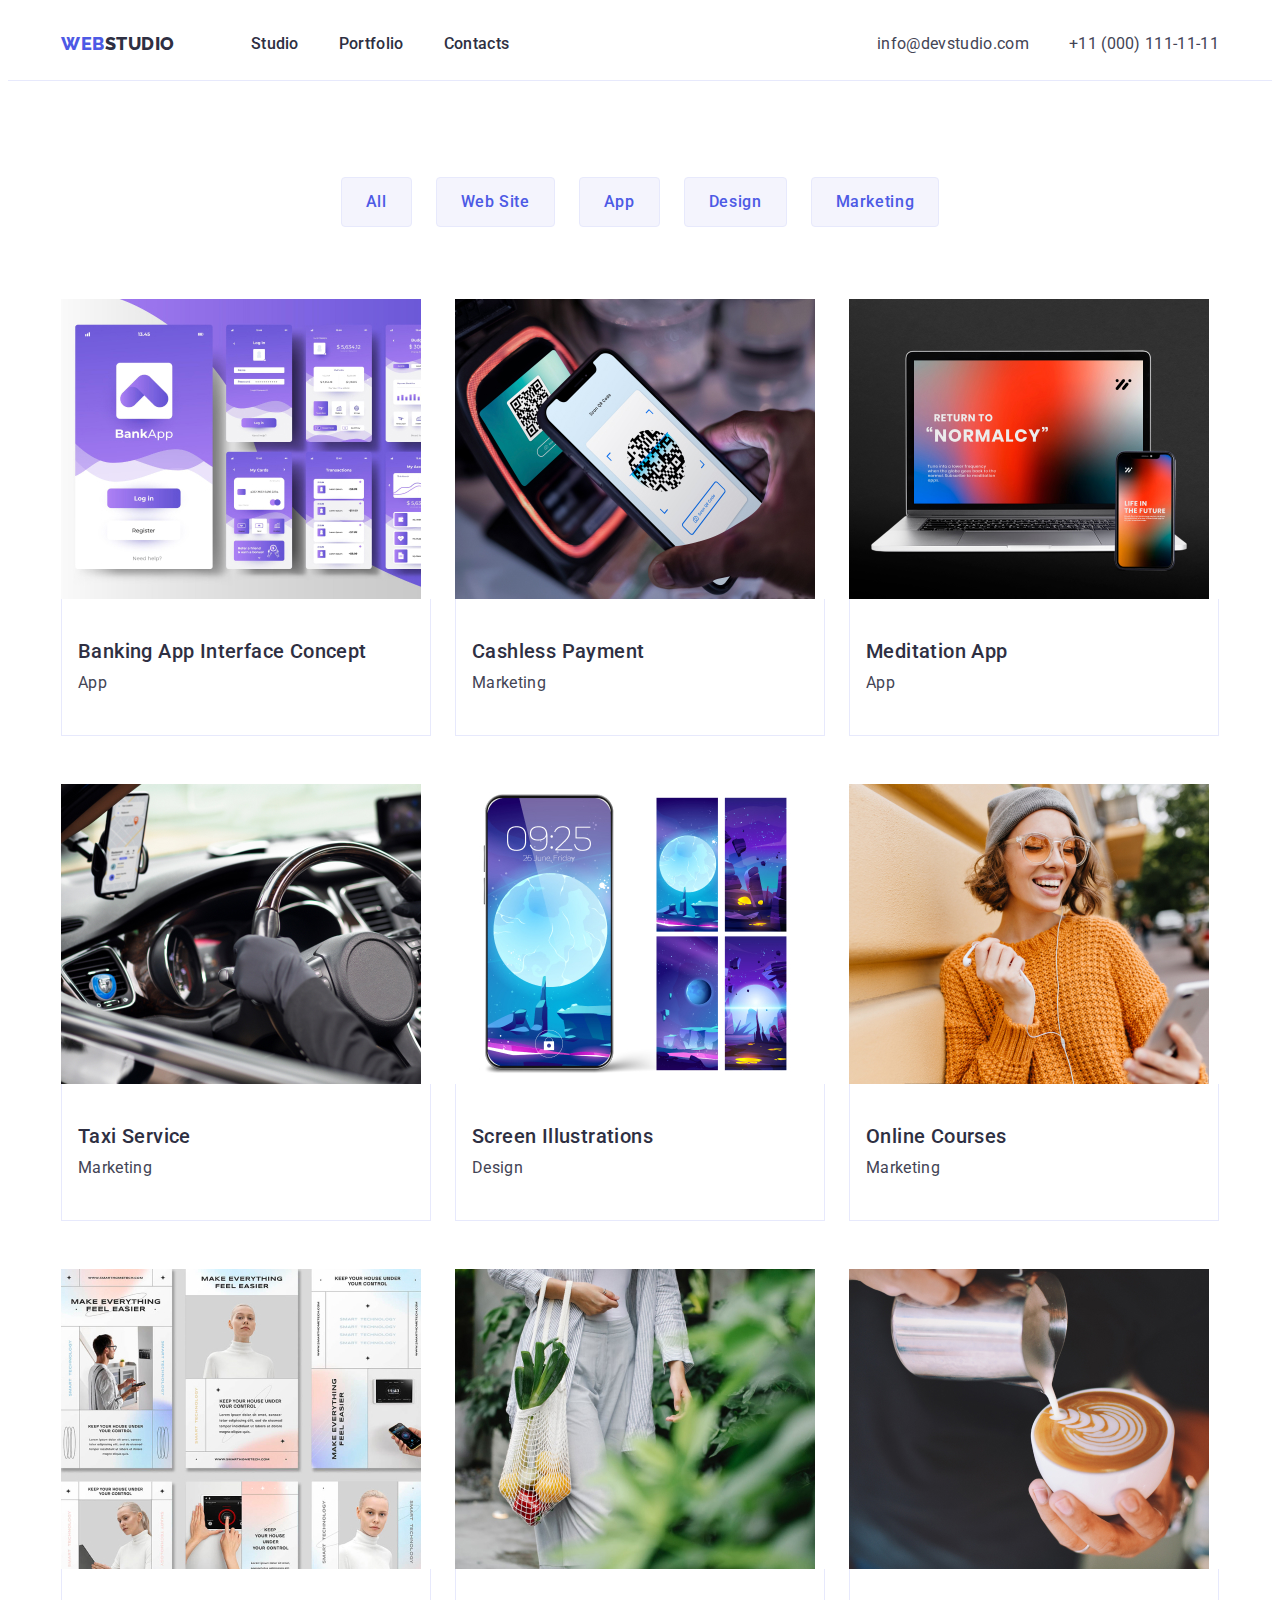
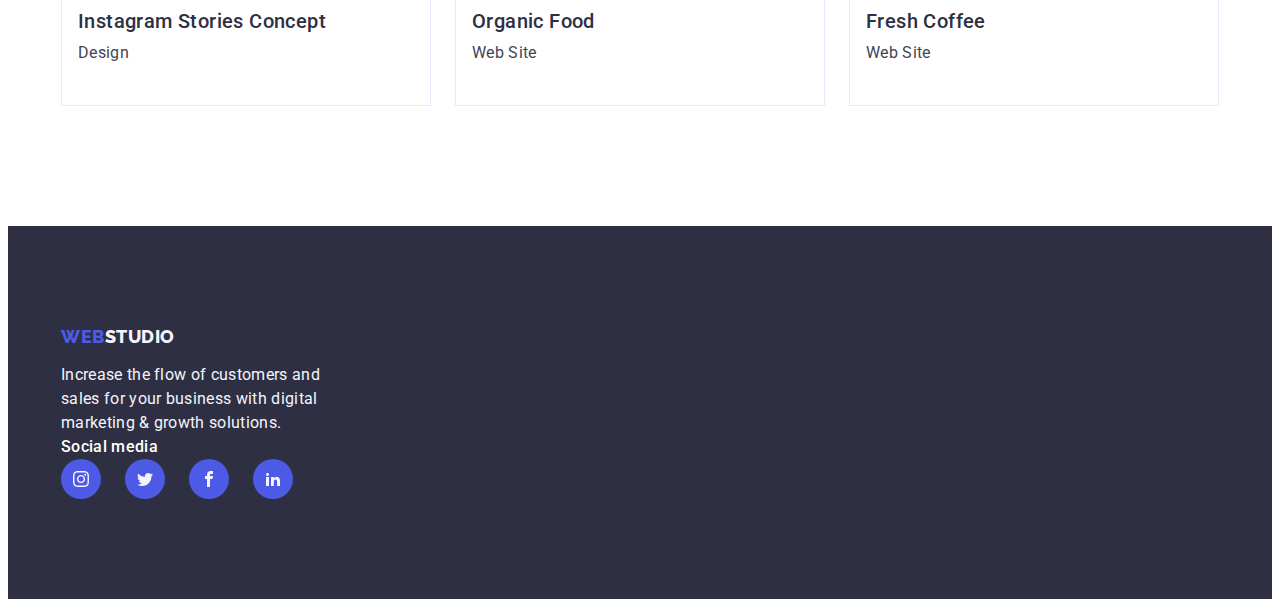
==== portfolio.html @ 88e8b382 "summary" ====
<!DOCTYPE html>
<html lang="en">
  <head>
    <meta charset="UTF-8" />
    <meta http-equiv="X-UA-Compatible" content="IE=edge" />
    <meta name="viewport" content="width=device-width, initial-scale=1.0" />
    <link rel="preconnect" href="https://fonts.googleapis.com" />
    <link rel="preconnect" href="https://fonts.gstatic.com" crossorigin />
    <link
      href="https://fonts.googleapis.com/css2?family=Raleway:wght@800&family=Roboto:wght@400;500;700;900&display=swap"
      rel="stylesheet"
    />
    <link
      rel="stylesheet"
      href="https://cdnjs.cloudflare.com/ajax/libs/modern-normalize/1.1.0/modern-normalize.min.css"
      integrity="sha512-wpPYUAdjBVSE4KJnH1VR1HeZfpl1ub8YT/NKx4PuQ5NmX2tKuGu6U/JRp5y+Y8XG2tV+wKQpNHVUX03MfMFn9Q=="
      crossorigin="anonymous"
      referrerpolicy="no-referrer"
    />
    <link rel="stylesheet" href="./css/styles.css" />
    <title>Portfolio</title>
  </head>

  <!-- Portfolio -->

  <body>
    <header class="page-header">
    <div class="header-page-container container">
    <nav class="page-nav">
        <a class="logo link" href="./index.html"
          >Web<span class="studio-logo-header">Studio</span>
        </a>

        <ul class="menu list">
          <li class="menu-item">
            <a class="menu-link link links" href="./index.html">Studio</a>
          </li>
          <li class="menu-item">
            <a class="menu-link link links" href="./portfolio.html"
              >Portfolio</a
            >
          </li>
          <li class="menu-item">
            <a class="menu-link link links" href=""> Contacts </a>
          </li>
        </ul>
      </nav>
      <address class="address-header">
        <ul class="header-contacts list">
          <li class="address-item">
            <a class="address-link link links" href="mailto:info@devstudio.com"
              >info@devstudio.com</a
            >
          </li>
          <li class="address-item">
            <a class="address-link link links" href="tel:+110001111111"
              >+11 (000) 111-11-11</a
            >
          </li>
        </ul>
      </address>
    </div>
    </header>
    <!-- Main  -->
    <main>
      <!-- Filters -->
      <section class="filters">
        <div class="container">
        <h1 class="visually-hidden">Portfolio</h1>

        <ul class="filter-group list">
          
          <li><button class="portfolio-button" type="button">All</button></li>

          <li>
            <button class="portfolio-button" type="button">Web Site</button>
          </li>

          <li><button class="portfolio-button" type="button">App</button></li>

          <li>
            <button class="portfolio-button" type="button">Design</button>
          </li>

          <li>
            <button class="portfolio-button" type="button">Marketing</button>
          </li>
        </ul>
          
        <ul class="project-card list">
         
          <li class="project-card-item">
            <a class="link" href="">
              <img
                src="./images/imgbanking.jpg"
                alt="Banking Concept"
                width="360"
                height="300"
              />
              <div class="our-team-text">
              <h2 class="suptitle">Banking App Interface Concept</h2>
              <p class="section-description">App</p>
            </div>
          </a>
          </li>

          <li class="project-card-item">
            <a class="link" href="">
              <img
                src="./images/imgcashless.jpg"
                alt="Cashless Payment"
                width="360"
                height="300"
              />
              <div class="our-team-text">
              <h2 class="suptitle">Cashless Payment</h2>
              <p class="section-description">Marketing</p>
           </div> 
          </a>
          </li>

          <li class="project-card-item">
            <a class="link" href="">
              <img
                src="./images/imgmeditation.jpg"
                alt="Meditation App"
                width="360"
                height="300"
              />
              <div class="our-team-text">
              <h2 class="suptitle">Meditation App</h2>
              <p class="section-description">App</p>
            </div>
          </a>
          </li>
       
          <!-- Project card 2 -->

          <li class="project-card-item">
            <a class="link" href="">
              <img
                src="./images/imgtaxi.jpg"
                alt="Taxi Service"
                width="360"
                height="300"
              />
              <div class="our-team-text">
              <h2 class="suptitle">Taxi Service</h2>
              <p class="section-description">Marketing</p>
            </div>
          </a>
          </li>
          
          <li class="project-card-item">
            <a class="link" href="">
              <img
                src="./images/imgscreen.jpg"
                alt="Screen Illustrations"
                width="360"
                height="300"
              />
              <div class="our-team-text">
              <h2 class="suptitle">Screen Illustrations</h2>
              <p class="section-description">Design</p>
           </div> 
          </a>
          </li>
          
          <li class="project-card-item">
            <a class="link" href="">
              <img
                src="./images/imgonline.jpg"
                alt="Online Courses"
                width="360"
                height="300"
              />
              <div class="our-team-text">
              <h2 class="suptitle">Online Courses</h2>
              <p class="section-description">Marketing</p>
           </div> 
          </a>
          </li>
          <!-- Project card 3 -->
          
          <li class="project-card-item">
            <a class="link" href="">
              <img
                src="./images/imginstagram.jpg"
                alt="Instagram Stories Concept"
                width="360"
                height="300"
              />
              <div class="our-team-text">
              <h2 class="suptitle">Instagram Stories Concept</h2>
              <p class="section-description">Design</p>
            </div>
          </a>
          </li>
          
          <li class="project-card-item">
            <a class="link" href="">
              <img
                src="./images/imgorganic.jpg"
                alt="Organic Food"
                width="360"
                height="300"
              />
              <div class="our-team-text">
              <h2 class="suptitle">Organic Food</h2>
              <p class="section-description">Web Site</p>
              </div>
            </a>
          </li>
          
          <li class="project-card-item">
            <a class="link" href="">
              <img
                src="./images/imgcoffee.jpg"
                alt="Fresh Coffee"
                width="360"
                height="300"
              />
              <div class="our-team-text">
              <h2 class="suptitle">Fresh Coffee</h2>
              <p class="section-description">Web Site</p>
              </div>
            </a>
          </li>
        </ul>
     </div>
      </section>
    </main>
    <footer class="footer">
      <div class="container">
      <a class="logo-footer link" href="./index.html"
        >Web<span class="studio-logo-footer">Studio</span></a
      >
      <p class="footer-description">
        Increase the flow of customers and sales for your business with digital
        marketing & growth solutions.
      </p>
    </div>
    <div class="container">
       <h3 class="header-footer">Social media</h3>
        <ul class="social-list footer-list list">
          <li class="social-list-item">
            <a href="" class="social-list-link-footer link" >
              <svg
                class="social-list-icon"
                aria-label="icon instagram"
                widht="16"
                height="16"
              >
                <use href="./images/icons.svg1.svg#icon-instagram"></use>
              </svg>
            </a>
          </li>

          <li class="social-list-item">
            <a href="" class="social-list-link-footer link" >
              <svg
                class="social-list-icon"
                aria-label="icon twitter"
                widht="16"
                height="16"
              >
                <use href="./images/icons.svg1.svg#icon-twitter"></use>
              </svg>
            </a>
          </li>

          <li class="social-list-item">
            <a href="" class="social-list-link-footer link" >
              <svg
                class="social-list-icon"
                aria-label="icon facebook"
                widht="16"
                height="16"
              >
                <use href="./images/icons.svg1.svg#icon-facebook"></use>
              </svg>
            </a>
          </li>

          <li class="social-list-item">
            <a href="" class="social-list-link-footer link">
              <svg
                class="social-list-icon"
                aria-label="icon linkedin"
                widht="16"
                height="16"
              >
                <use href="./images/icons.svg1.svg#icon-linkedin2"></use>
              </svg>
            </a>
          </li>
        </ul>
    </div>
    </footer>
  </body>
</html>
---- css/styles.css ----
.list {
  list-style: none;
}

.link {
  text-decoration: none;
}

.links:hover,
.links:focus {
  color: #404bbf;
}

h1,
h2,
h3,
h4,
p {
  margin-top: 0;
  margin-bottom: 0;
}
ul,
ol {
  margin-top: 0;
  margin-bottom: 0;
  padding-left: 0;
}
img {
  display: block;
}
button {
  cursor: pointer;
}
.container {
  width: 1158px;
  margin-left: auto;
  margin-right: auto;
  padding-right: 15px;
  padding-left: 15px;
}
.sections {
  padding-top: 120px;
  padding-bottom: 120px;
}
body {
  font-family: 'Roboto', sans-serif;
  color: var(--slate);
  background-color: #ffffff;
}
:root {
  --naviblue: #2e2f42;

  --slate: #434455;

  --white: #ffffff;

  --cloud: #f4f4fd;

  --iris: #4d5ae5;

  --ocean: #404bbf;

  --card-set-gap: 24px;

  --border: 1px solid #e7e9fc;
}
.visually-hidden {
  position: absolute;
  width: 1px;
  height: 1px;
  margin: -1px;
  border: 0;
  padding: 0;
  white-space: nowrap;
  clip-path: inset(100%);
}
/* Logotip */
.logo {
  font-family: 'Raleway', sans-serif;
  font-weight: 800;
  font-size: 18px;
  line-height: 1.17;
  letter-spacing: 0.03em;
  text-transform: uppercase;
  color: var(--iris);
  margin-right: 76px;
}
.studio-logo-header {
  color: var(--naviblue);
}
.studio-logo-footer {
  color: #f4f4fd;
}
/* Header Navigation */

.header-page-container {
  display: flex;
  align-items: center;
}
.page-header {
  border-bottom: 1px solid #e7e9fc;
}
.page-nav {
  display: flex;
  align-items: center;
  padding: 24px 0;
}
.menu {
  display: flex;
  gap: 40px;
}
.menu-link {
  font-weight: 500;
  font-size: 16px;
  line-height: 1.5;
  color: #2e2f42;
  letter-spacing: 0.02em;
  padding: 24px 0;
}
/* Adress  */
.address-header {
  font-style: normal;
  margin-left: auto;
}
.header-contacts {
  display: flex;
  align-items: center;
  gap: 40px;
}
.address-item {
  margin-left: auto;
}
.address-link {
  font-style: normal;
  font-weight: 400;
  font-size: 16px;
  line-height: 1.5;
  letter-spacing: 0.02em;
  color: var(--slate);
}
/* Main menu  */

/* Section 1 */
.hero {
  padding: 188px 0;
  background-color: #2e2f42;
  background-image: linear-gradient(
      rgba(46, 47, 66, 0.7),
      rgba(46, 47, 66, 0.7)
    ),
    url(../images/hero/people-office\ 1.jpg);
  background-size: cover;
}
.hero-tex {
  font-weight: 700;
  font-size: 56px;
  line-height: 1.07;
  letter-spacing: 0.02em;
  color: #ffffff;
  text-align: center;
  max-width: 496px;
  margin-left: auto;
  margin-right: auto;
  margin-bottom: 48px;
}

.button-hero {
  font-weight: 500;
  font-size: 16px;
  line-height: 1.5;
  letter-spacing: 0.04em;
  color: #ffffff;
  background: #4d5ae5;
  box-shadow: 0px 4px 4px rgba(0, 0, 0, 15);
  border-radius: 4px;
  display: block;
  min-width: 169px;
  min-height: 56px;
  border: none;
  margin-left: auto;
  margin-right: auto;
}
.button-hero:focus,
.button-hero:hover {
  color: #ffffff;
  background-color: #404bbf;
}
/* Section 2 */
.soft-skills {
  display: flex;
  justify-content: center;
  gap: 24px;
}
.soft-skills-item {
  flex-basis: calc((100% - 72px) / 4);
}
.feature {
  display: flex;
  gap: 24px;
}
.feature-item {
  display: flex;
  justify-content: center;
  align-items: center;
  border-radius: 4px;
  background-color: var(--cloud);
  width: 264px;
  height: 112px;
  width: calc((100% - 72px) / 4);
}
/* Section 3 */

.our-works {
  display: flex;
  gap: 24px;
}
.our-works-item {
  flex-basis: calc((100% - 48px) / 3);
}
/* Section 4 */
.section-three {
  padding-bottom: 120px;
}
.section-four {
  background-color: #f4f4fd;
}
.our-team {
  display: flex;
  gap: 24px;
}
.our-team-card {
  background-color: #ffffff;
  text-align: center;
  box-shadow: 0px 1px 6px rgba(46, 47, 66, 0.08),
    0px 1px 1px rgba(46, 47, 66, 0.16), 0px 2px 1px rgba(46, 47, 66, 0.08);
  border-radius: 0px 0px 4px 4px;
  border-top: none;
  width: calc((100% - 72px) / 4);
}

.our-team-text {
  padding-top: 32px;
  padding-bottom: 32px;
  padding-left: 16px;
  padding-right: 16px;
  background-color: #ffffff;
  border: 1px solid #e7e9fc;
  border-top: none;
}
/* Custumers */
.customers {
  display: flex;
  gap: 24px;
}
.link-customers{
  display: flex;
  align-items: center;
  justify-content: center;
  width: 168px;
  height: 88px;
  border: 1px solid #8e8f99;
  border-radius: 4px;
}
.link-customers:focus,
.link-customers:hover {
  color: #404bbf;
}
.customers-logo-grup{
  fill: #8E8F99 ;
}
.link-customers:hover .customers-logo-grup,
.link-customers:focus .customers-logo-grup{
  fill: var(--ocean);
}

/* Sections  */
.social-list {
  display: flex;
  /* justify-content: center; */
  column-gap: 24px;
}
.social-list-link {
  display: flex;
  justify-content: center;
  align-items: center;
  width: 40px;
  height: 40px;
  border-radius: 50%;
  background-color: var(--iris);
}
.social-list-link:hover .social-list-icon,
.social-list-link:focus .social-list-icon {
  fill: var(--cloud);
}
.social-list-icon {
  fill: var(--cloud);
}
.social-list-link-footer {
  display: flex;
  justify-content: center;
  align-items: center;
  width: 40px;
  height: 40px;
  border-radius: 50%;
  background-color: var(--iris);
}
.suptitle {
  font-weight: 500;
  font-size: 20px;
  line-height: 1.2;
  letter-spacing: 0.02em;
  color: var(--naviblue);
  text-transform: capitalize;
  margin-bottom: 8px;
  margin-top: 8px;
}
.section-description {
  font-weight: 400;
  font-size: 16px;
  line-height: 1.5;
  letter-spacing: 0.02em;
  color: var(--slate);
  margin-bottom: 8px;
}
.second-header {
  font-weight: 700;
  font-size: 36px;
  line-height: 1.11;
  text-align: center;
  letter-spacing: 0.02em;
  color: #2e2f42;
  text-transform: capitalize;
  margin-bottom: 72px;
}
/* Portfolio  */
.filters {
  padding-top: 96px;
  padding-bottom: 120px;
}

.filter-group {
  display: flex;
  justify-content: center;
  margin-bottom: 72px;
  gap: 24px;
}

.portfolio-button {
  font-family: 'Roboto', sans-serif;
  font-weight: 500;
  font-size: 16px;
  line-height: 1.5;
  letter-spacing: 0.04em;
  color: var(--iris);
  background-color: var(--cloud);
  border: var(--border);
  border-radius: 4px;
  padding: 12px 24px 12px 24px;
}

.portfolio-button:focus,
.portfolio-button:hover {
  color: #ffffff;
  background-color: #404bbf;
  border: var(--border);
  border: 1px solid transparent;
}

.project-card {
  display: flex;
  flex-wrap: wrap;
  column-gap: 24px;
  row-gap: 48px;
}
.project-card-item {
  width: calc((100% - 48px) / 3);
}

/* .project-card-item:not(:nth-child(3n)){
  margin-right: 24px;
}
.project-card-item:not(:nth-last-child(-n + 3)){
margin-bottom: 48px;
} */

/* footer */
.footer-container{
display: flex;
justify-content: space-between;
}
.footer {
  background: #2e2f42;
  padding-top: 100px;
  padding-bottom: 100px;
}
.footer-description {
  font-weight: 400;
  font-size: 16px;
  line-height: 1.5;
  letter-spacing: 0.02em;
  color: #f4f4fd;
  max-width: 264px;
}
.logo-footer {
  font-family: 'Raleway', sans-serif;
  font-weight: 800;
  font-size: 18px;
  line-height: 1.17;
  letter-spacing: 0.03em;
  text-transform: uppercase;
  color: var(--iris);
  display: inline-block;
  margin-bottom: 16px;
}
.header-footer {
  font-weight: 500;
  font-size: 16px;
  line-height: 1.5;
  letter-spacing: 0.02em;
  color: #ffffff;
}
.footer-list{
 align-items: center;
}
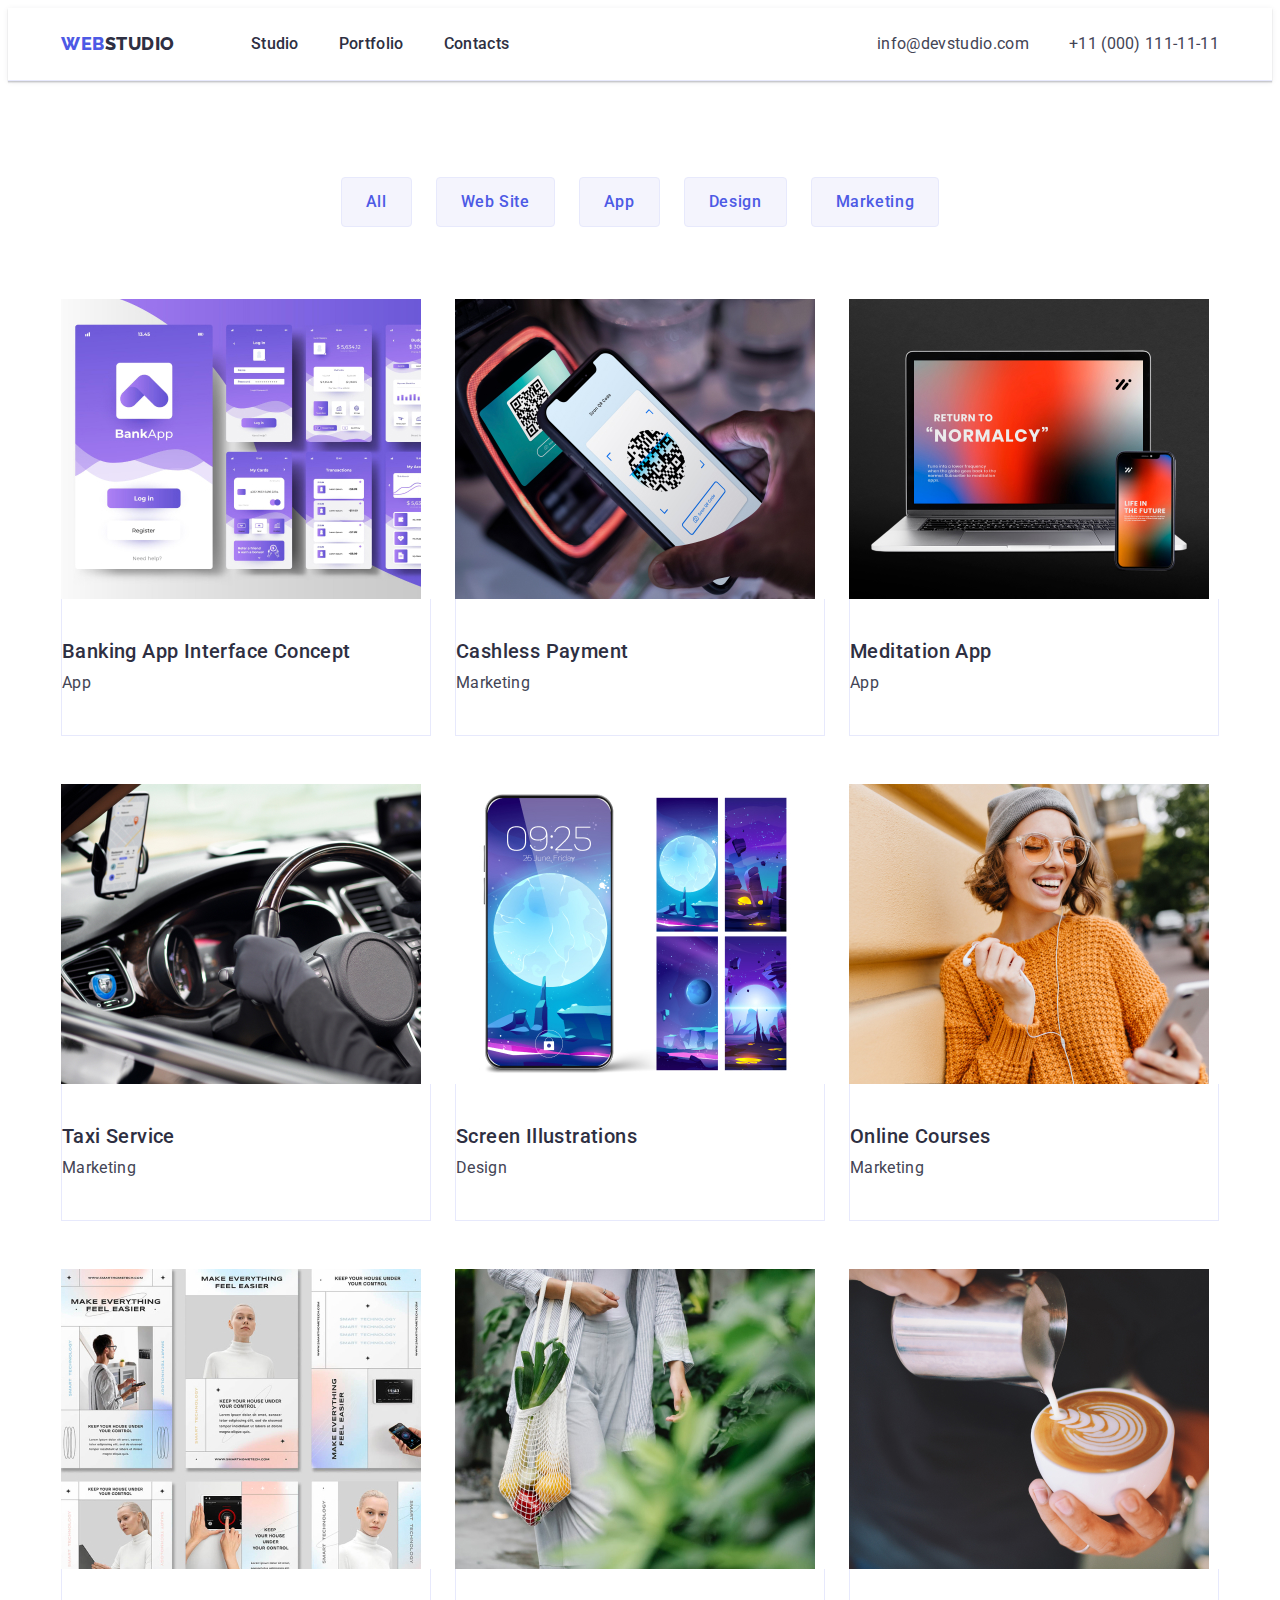
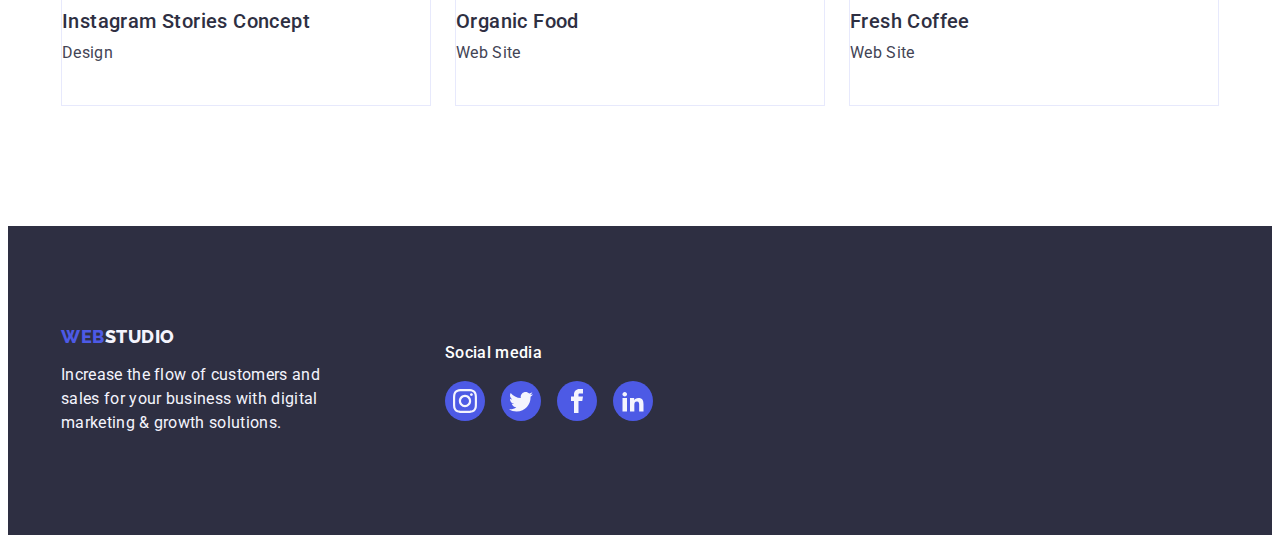
==== commit b18e9a99: "summary" ====
--- a/portfolio.html
+++ b/portfolio.html
@@ -70,19 +70,19 @@
 
         <ul class="filter-group list">
           
-          <li><button class="portfolio-button" type="button">All</button></li>
-
-          <li>
+          <li class="filter-group-list"><button class="portfolio-button" type="button">All</button></li>
+
+          <li class="filter-group-list">
             <button class="portfolio-button" type="button">Web Site</button>
           </li>
 
-          <li><button class="portfolio-button" type="button">App</button></li>
-
-          <li>
+          <li class="filter-group-list"><button class="portfolio-button" type="button">App</button></li>
+
+          <li class="filter-group-list" >
             <button class="portfolio-button" type="button">Design</button>
           </li>
 
-          <li>
+          <li class="filter-group-list">
             <button class="portfolio-button" type="button">Marketing</button>
           </li>
         </ul>
@@ -90,7 +90,7 @@
         <ul class="project-card list">
          
           <li class="project-card-item">
-            <a class="link" href="">
+            <a class="project-card-link link" href="">
               <img
                 src="./images/imgbanking.jpg"
                 alt="Banking Concept"
@@ -105,7 +105,7 @@
           </li>
 
           <li class="project-card-item">
-            <a class="link" href="">
+            <a class="project-card-link link" href="">
               <img
                 src="./images/imgcashless.jpg"
                 alt="Cashless Payment"
@@ -120,7 +120,7 @@
           </li>
 
           <li class="project-card-item">
-            <a class="link" href="">
+            <a class="project-card-link link" href="">
               <img
                 src="./images/imgmeditation.jpg"
                 alt="Meditation App"
@@ -137,7 +137,7 @@
           <!-- Project card 2 -->
 
           <li class="project-card-item">
-            <a class="link" href="">
+            <a class="project-card-link link" href="">
               <img
                 src="./images/imgtaxi.jpg"
                 alt="Taxi Service"
@@ -152,7 +152,7 @@
           </li>
           
           <li class="project-card-item">
-            <a class="link" href="">
+            <a class="project-card-link link" href="">
               <img
                 src="./images/imgscreen.jpg"
                 alt="Screen Illustrations"
@@ -167,7 +167,7 @@
           </li>
           
           <li class="project-card-item">
-            <a class="link" href="">
+            <a class="project-card-link link" href="">
               <img
                 src="./images/imgonline.jpg"
                 alt="Online Courses"
@@ -183,7 +183,7 @@
           <!-- Project card 3 -->
           
           <li class="project-card-item">
-            <a class="link" href="">
+            <a class="project-card-link link" href="">
               <img
                 src="./images/imginstagram.jpg"
                 alt="Instagram Stories Concept"
@@ -198,7 +198,7 @@
           </li>
           
           <li class="project-card-item">
-            <a class="link" href="">
+            <a class="project-card-link link" href="">
               <img
                 src="./images/imgorganic.jpg"
                 alt="Organic Food"
@@ -213,7 +213,7 @@
           </li>
           
           <li class="project-card-item">
-            <a class="link" href="">
+            <a class="project-card-link link" href="">
               <img
                 src="./images/imgcoffee.jpg"
                 alt="Fresh Coffee"
@@ -231,7 +231,8 @@
       </section>
     </main>
     <footer class="footer">
-      <div class="container">
+      <div class="container footer-container">
+        <div class="part-one-footer">
       <a class="logo-footer link" href="./index.html"
         >Web<span class="studio-logo-footer">Studio</span></a
       >
@@ -240,16 +241,18 @@
         marketing & growth solutions.
       </p>
     </div>
-    <div class="container">
-       <h3 class="header-footer">Social media</h3>
-        <ul class="social-list footer-list list">
+    <!-- Part 2 footer -->
+    <div>
+       <p class="header-footer">Social media</p>
+        
+       <ul class="social-list footer-list list">
           <li class="social-list-item">
             <a href="" class="social-list-link-footer link" >
               <svg
                 class="social-list-icon"
                 aria-label="icon instagram"
-                widht="16"
-                height="16"
+                width="24"
+                height="24"
               >
                 <use href="./images/icons.svg1.svg#icon-instagram"></use>
               </svg>
@@ -261,8 +264,8 @@
               <svg
                 class="social-list-icon"
                 aria-label="icon twitter"
-                widht="16"
-                height="16"
+                width="24"
+                height="24"
               >
                 <use href="./images/icons.svg1.svg#icon-twitter"></use>
               </svg>
@@ -274,8 +277,8 @@
               <svg
                 class="social-list-icon"
                 aria-label="icon facebook"
-                widht="16"
-                height="16"
+                width="24"
+                height="24"
               >
                 <use href="./images/icons.svg1.svg#icon-facebook"></use>
               </svg>
@@ -287,8 +290,8 @@
               <svg
                 class="social-list-icon"
                 aria-label="icon linkedin"
-                widht="16"
-                height="16"
+                width="24"
+                height="24"
               >
                 <use href="./images/icons.svg1.svg#icon-linkedin2"></use>
               </svg>
@@ -296,6 +299,7 @@
           </li>
         </ul>
     </div>
+  </div>
     </footer>
   </body>
 </html>
--- a/css/styles.css
+++ b/css/styles.css
@@ -59,6 +59,8 @@
   --iris: #4d5ae5;
 
   --ocean: #404bbf;
+
+  --light-slate: #8e8f99;
 
   --card-set-gap: 24px;
 
@@ -98,8 +100,11 @@
   align-items: center;
 }
 .page-header {
-  border-bottom: 1px solid #e7e9fc;
-}
+border-bottom: 1px solid #e7e9fc;
+box-shadow: 0px 2px 1px rgba(46, 47, 66, 0.08), 0px 1px 1px 
+rgba(46, 47, 66, 0.16), 0px 1px 6px
+rgba(46, 47, 66, 0.08);}
+
 .page-nav {
   display: flex;
   align-items: center;
@@ -144,12 +149,14 @@
 .hero {
   padding: 188px 0;
   background-color: #2e2f42;
-  background-image: linear-gradient(
+  background-image: 
+  linear-gradient(
       rgba(46, 47, 66, 0.7),
-      rgba(46, 47, 66, 0.7)
-    ),
+      rgba(46, 47, 66, 0.7)),
     url(../images/hero/people-office\ 1.jpg);
-  background-size: cover;
+  background-repeat: no-repeat;
+  background-position: center;
+  max-width: 1440px;
 }
 .hero-tex {
   font-weight: 700;
@@ -194,11 +201,15 @@
 .soft-skills-item {
   flex-basis: calc((100% - 72px) / 4);
 }
+/* Feature */
 .feature {
   display: flex;
   gap: 24px;
 }
 .feature-item {
+  width: calc((100% - 72px) / 4);
+}
+.feature-link-list {
   display: flex;
   justify-content: center;
   align-items: center;
@@ -206,10 +217,9 @@
   background-color: var(--cloud);
   width: 264px;
   height: 112px;
-  width: calc((100% - 72px) / 4);
+  margin-bottom: 8px;
 }
 /* Section 3 */
-
 .our-works {
   display: flex;
   gap: 24px;
@@ -231,18 +241,15 @@
 .our-team-card {
   background-color: #ffffff;
   text-align: center;
-  box-shadow: 0px 1px 6px rgba(46, 47, 66, 0.08),
-    0px 1px 1px rgba(46, 47, 66, 0.16), 0px 2px 1px rgba(46, 47, 66, 0.08);
   border-radius: 0px 0px 4px 4px;
+  box-shadow:0px 1px 6px rgba(46, 47, 66, 0.08),
+    0px 1px 1px rgba(46, 47, 66, 0.16),
+    0px 2px 1px rgba(46, 47, 66, 0.08); ;
   border-top: none;
   width: calc((100% - 72px) / 4);
 }
-
 .our-team-text {
-  padding-top: 32px;
-  padding-bottom: 32px;
-  padding-left: 16px;
-  padding-right: 16px;
+  padding: 32px 0;
   background-color: #ffffff;
   border: 1px solid #e7e9fc;
   border-top: none;
@@ -252,32 +259,36 @@
   display: flex;
   gap: 24px;
 }
+.customers-grup{
+  width: calc((100% - 120px) / 6);
+}
 .link-customers{
   display: flex;
   align-items: center;
   justify-content: center;
+  color: var(--light-slate);
   width: 168px;
   height: 88px;
   border: 1px solid #8e8f99;
   border-radius: 4px;
 }
-.link-customers:focus,
-.link-customers:hover {
-  color: #404bbf;
+.link-customers:hover,
+.link-customers:focus {
+  border-color: var(--ocean);
+  color: var(--ocean);
+}
+.link-customers:hover .customers-logo-grup,
+.link-customers:focus .customers-logo-grup {
+ fill: var(--ocean);
 }
 .customers-logo-grup{
-  fill: #8E8F99 ;
-}
-.link-customers:hover .customers-logo-grup,
-.link-customers:focus .customers-logo-grup{
-  fill: var(--ocean);
-}
-
+fill: currentColor;
+}
 /* Sections  */
 .social-list {
   display: flex;
-  /* justify-content: center; */
-  column-gap: 24px;
+  justify-content: center;
+  gap: 24px;
 }
 .social-list-link {
   display: flex;
@@ -288,22 +299,13 @@
   border-radius: 50%;
   background-color: var(--iris);
 }
-.social-list-link:hover .social-list-icon,
-.social-list-link:focus .social-list-icon {
-  fill: var(--cloud);
+.social-list-link:hover 
+.social-list-link:focus {
+background-color: #404bbf;
 }
 .social-list-icon {
   fill: var(--cloud);
-}
-.social-list-link-footer {
-  display: flex;
-  justify-content: center;
-  align-items: center;
-  width: 40px;
-  height: 40px;
-  border-radius: 50%;
-  background-color: var(--iris);
-}
+  }
 .suptitle {
   font-weight: 500;
   font-size: 20px;
@@ -357,15 +359,17 @@
   border-radius: 4px;
   padding: 12px 24px 12px 24px;
 }
-
 .portfolio-button:focus,
 .portfolio-button:hover {
   color: #ffffff;
   background-color: #404bbf;
   border: var(--border);
-  border: 1px solid transparent;
-}
-
+  border: 1px solid rgba(231, 233, 252, 1);
+  box-shadow: 0px 3px 1px 
+  rgba(0, 0, 0, 0.1), 0px 2px 1px 
+  rgba(0, 0, 0, 0.08), 0px 2px 2px 
+  rgba(0, 0, 0, 0.12);
+}
 .project-card {
   display: flex;
   flex-wrap: wrap;
@@ -375,6 +379,16 @@
 .project-card-item {
   width: calc((100% - 48px) / 3);
 }
+.project-card-link {
+display: block;
+border-color: 1px solid rgba(231, 233, 252, 1);
+}
+.project-card-link:focus,
+.project-card-link:hover{
+box-shadow: 0px 1px 6px rgba(46, 47, 66, 0.08), 
+0px 1px 1px rgba(46, 47, 66, 0.16), 
+0px 2px 1px rgba(46, 47, 66, 0.08);  
+}
 
 /* .project-card-item:not(:nth-child(3n)){
   margin-right: 24px;
@@ -385,13 +399,16 @@
 
 /* footer */
 .footer-container{
-display: flex;
-justify-content: space-between;
+  display: flex;
+  align-items: center;
 }
 .footer {
   background: #2e2f42;
   padding-top: 100px;
   padding-bottom: 100px;
+}
+.part-one-footer{
+  margin-right: 120px;
 }
 .footer-description {
   font-weight: 400;
@@ -417,9 +434,27 @@
   font-size: 16px;
   line-height: 1.5;
   letter-spacing: 0.02em;
-  color: #ffffff;
+  color: var(--white);
+  margin-bottom: 16px;
 }
 .footer-list{
- align-items: center;
-}
-
+display: flex;
+gap: 16px;
+}
+.social-list-item{
+   width: 40px;
+   height: 40px;
+}
+.social-list-link-footer {
+  display: flex;
+  justify-content: center;
+  align-items: center;
+  width: 100%;
+  height: 100%;
+  border-radius: 50%;
+  background-color: var(--iris);
+}
+.social-list-link-footer:hover,
+.social-list-link-footer:focus {
+  background-color: #31D0AA ;
+}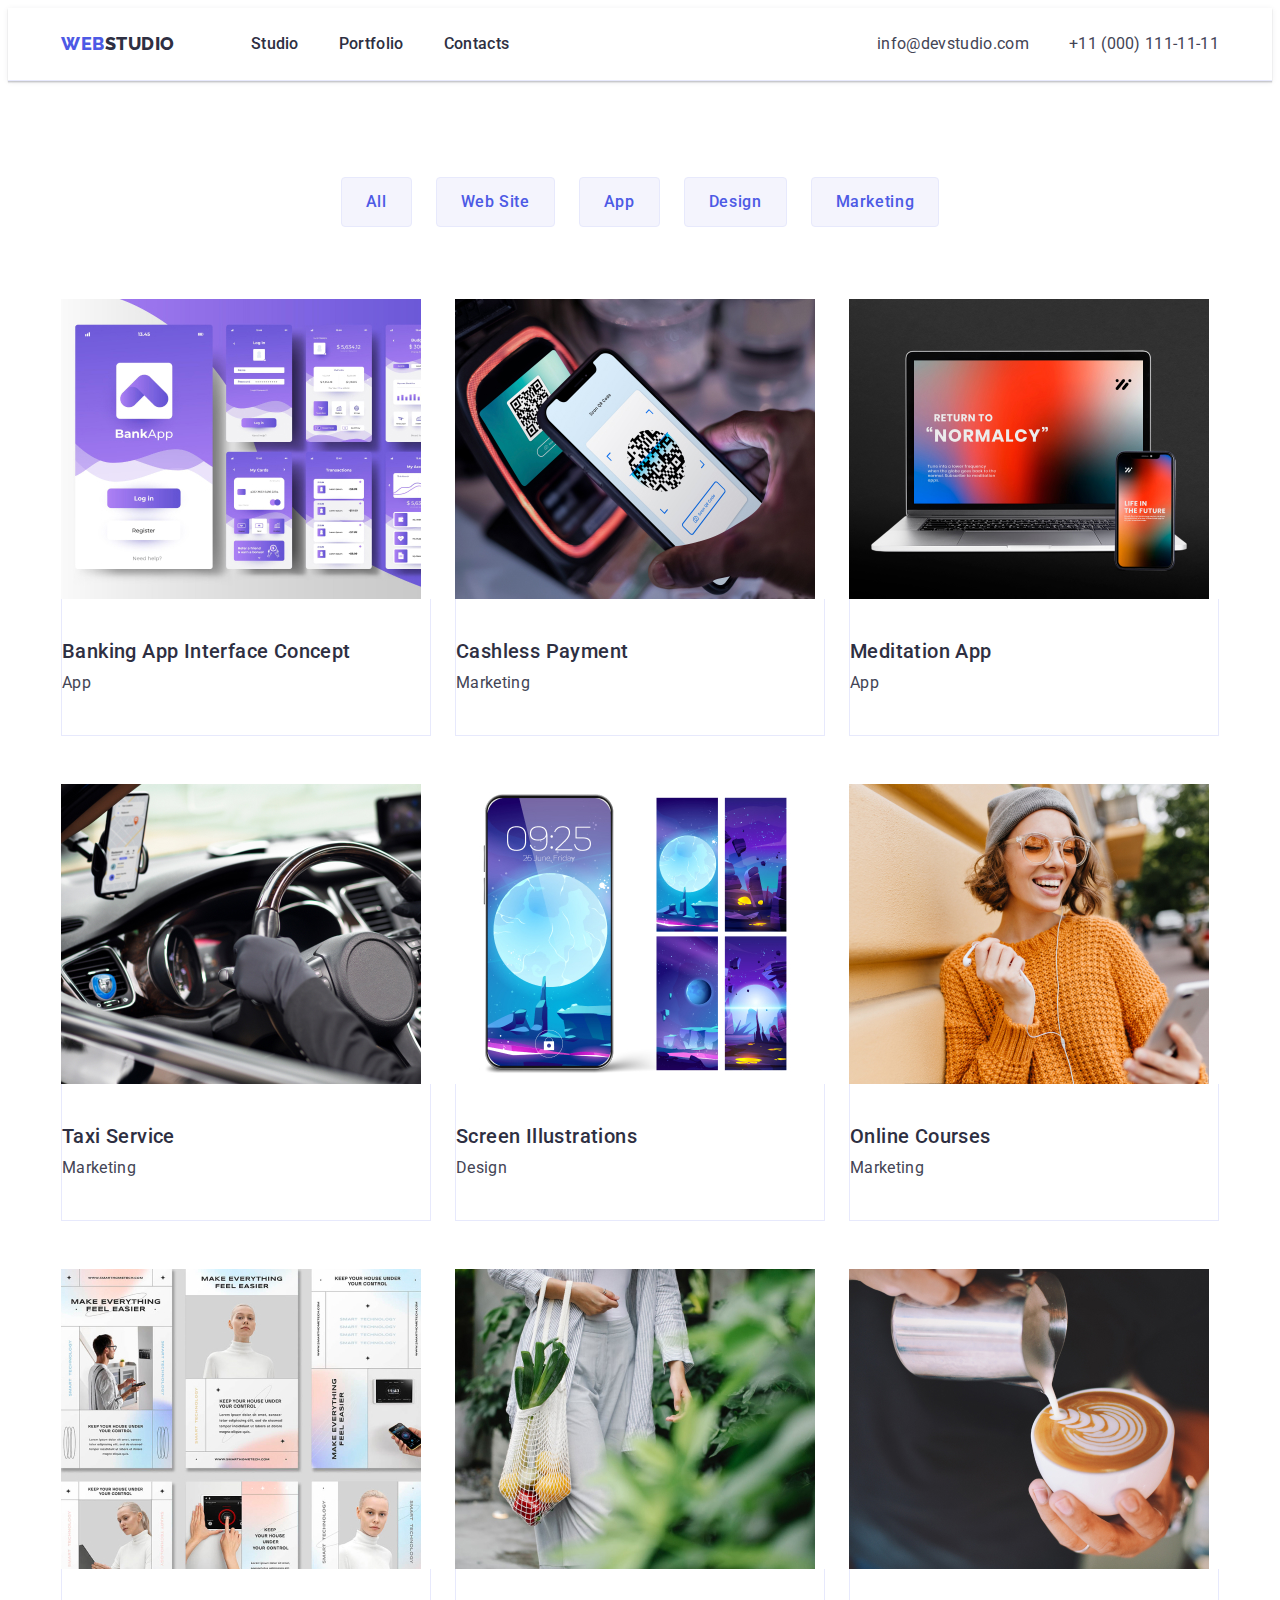
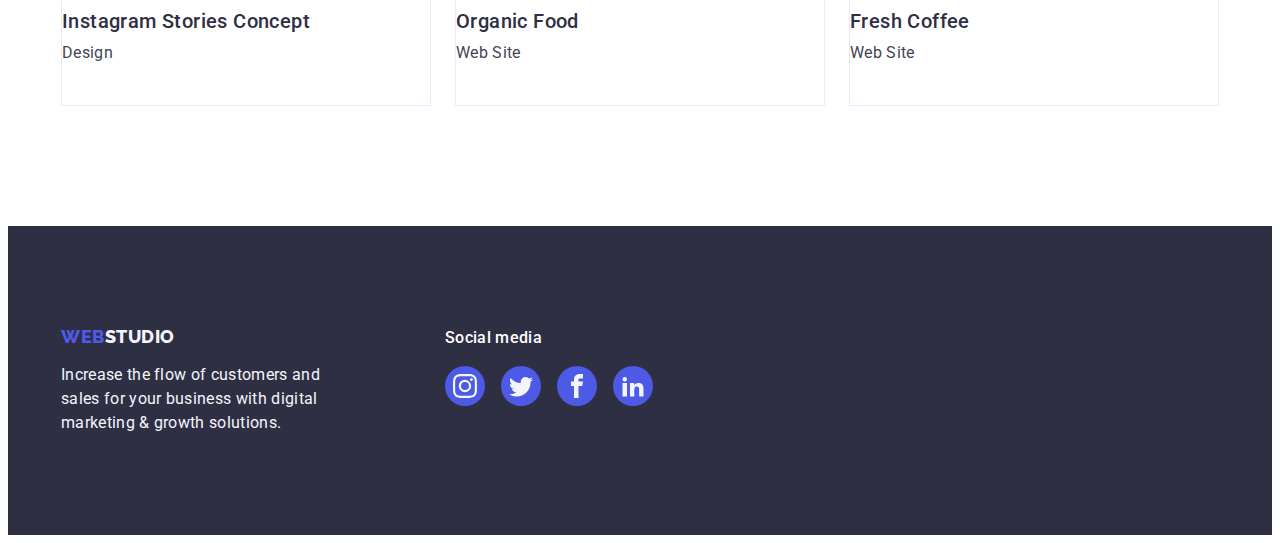
==== commit ca01690e: "summary" ====
--- a/portfolio.html
+++ b/portfolio.html
@@ -254,7 +254,7 @@
                 width="24"
                 height="24"
               >
-                <use href="./images/icons.svg1.svg#icon-instagram"></use>
+                <use href="./images/icons.svg.svg#icon-instagram"></use>
               </svg>
             </a>
           </li>
@@ -267,7 +267,7 @@
                 width="24"
                 height="24"
               >
-                <use href="./images/icons.svg1.svg#icon-twitter"></use>
+                <use href="./images/icons.svg.svg#icon-twitter"></use>
               </svg>
             </a>
           </li>
@@ -280,7 +280,7 @@
                 width="24"
                 height="24"
               >
-                <use href="./images/icons.svg1.svg#icon-facebook"></use>
+                <use href="./images/icons.svg.svg#icon-facebook"></use>
               </svg>
             </a>
           </li>
@@ -293,7 +293,7 @@
                 width="24"
                 height="24"
               >
-                <use href="./images/icons.svg1.svg#icon-linkedin2"></use>
+                <use href="./images/icons.svg.svg#icon-linkedin2"></use>
               </svg>
             </a>
           </li>
--- a/css/styles.css
+++ b/css/styles.css
@@ -149,14 +149,12 @@
 .hero {
   padding: 188px 0;
   background-color: #2e2f42;
-  background-image: 
-  linear-gradient(
-      rgba(46, 47, 66, 0.7),
-      rgba(46, 47, 66, 0.7)),
-    url(../images/hero/people-office\ 1.jpg);
+  background-image: linear-gradient(rgba(46, 47, 66, 0.7), rgba(46, 47, 66, 0.7)), 
+  url(../images/hero/people-office\ 1.jpg);
   background-repeat: no-repeat;
   background-position: center;
   max-width: 1440px;
+  background-size: cover;
 }
 .hero-tex {
   font-weight: 700;
@@ -299,10 +297,11 @@
   border-radius: 50%;
   background-color: var(--iris);
 }
-.social-list-link:hover 
+.social-list-link:hover,
 .social-list-link:focus {
-background-color: #404bbf;
-}
+  background-color: #404bbf;
+}
+
 .social-list-icon {
   fill: var(--cloud);
   }
@@ -327,7 +326,7 @@
 .second-header {
   font-weight: 700;
   font-size: 36px;
-  line-height: 1.11;
+  line-height: 1.1;
   text-align: center;
   letter-spacing: 0.02em;
   color: #2e2f42;
@@ -400,7 +399,7 @@
 /* footer */
 .footer-container{
   display: flex;
-  align-items: center;
+  align-items: baseline;
 }
 .footer {
   background: #2e2f42;
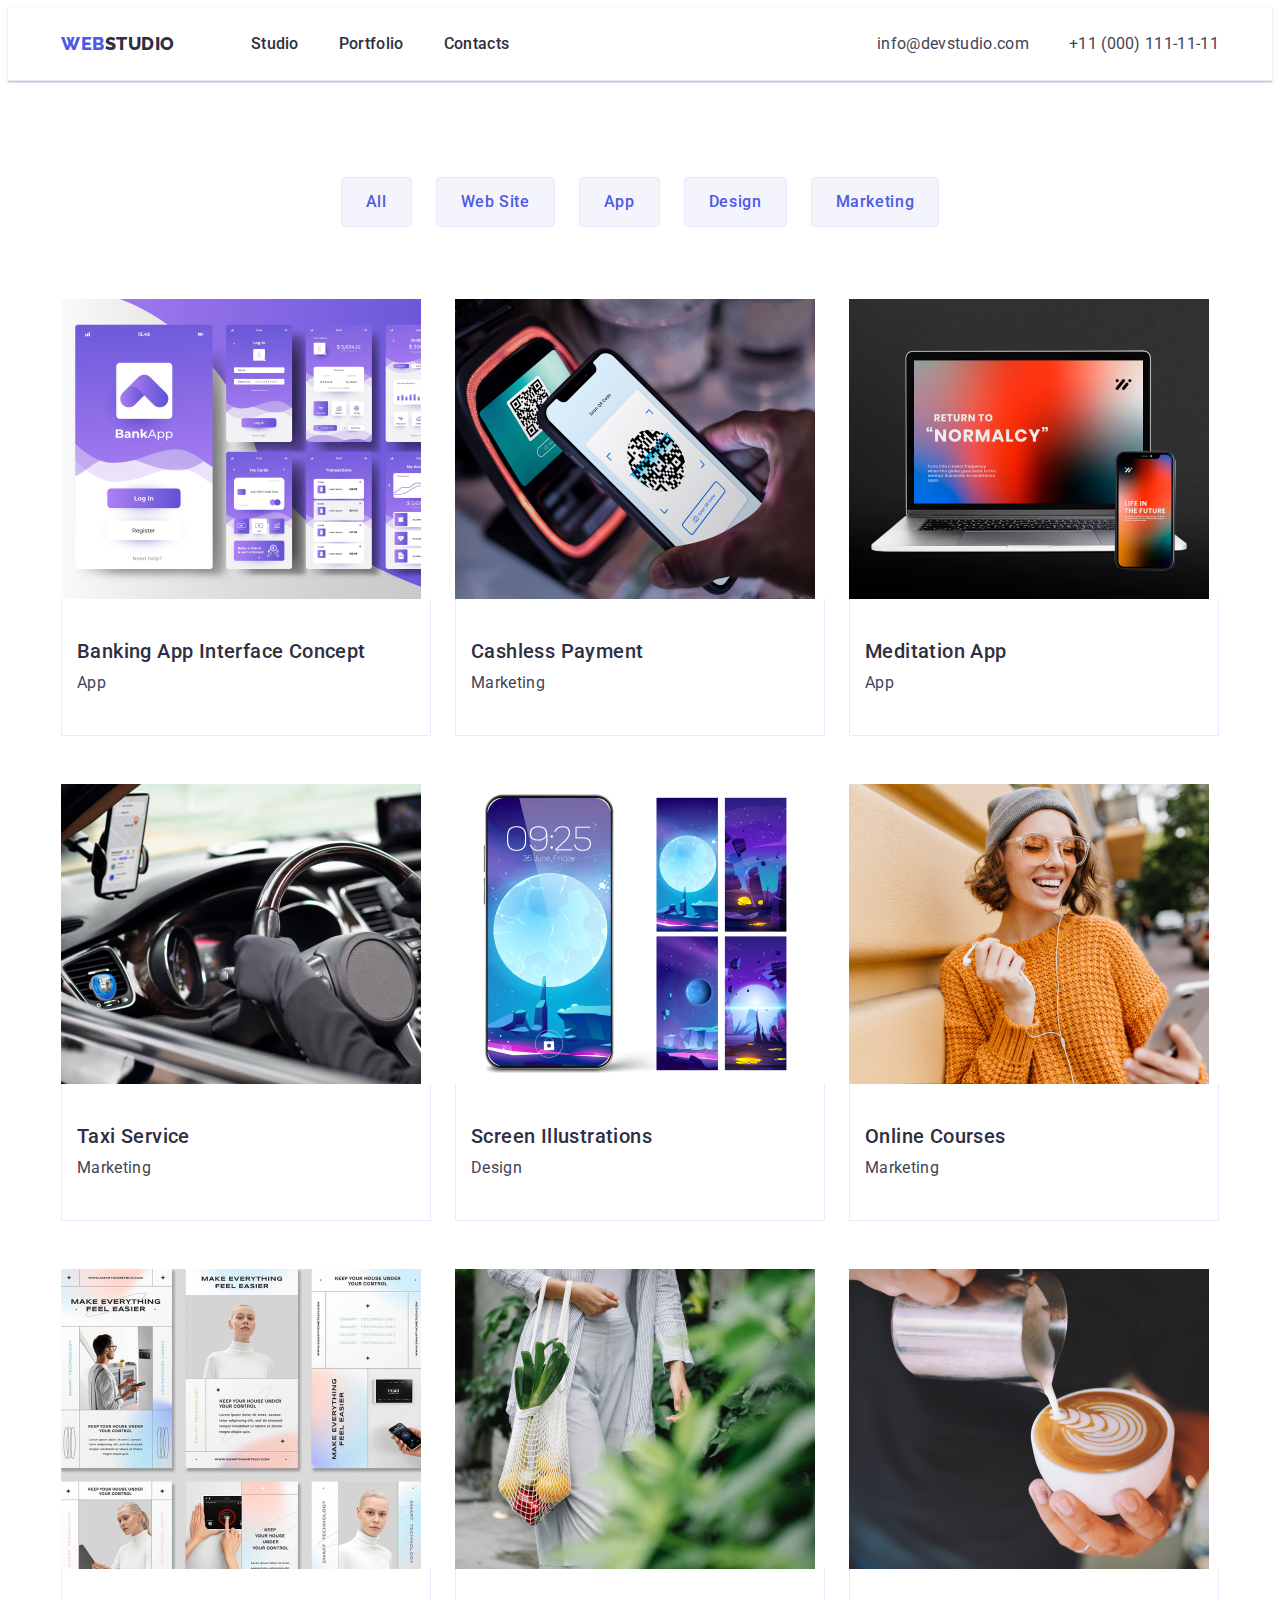
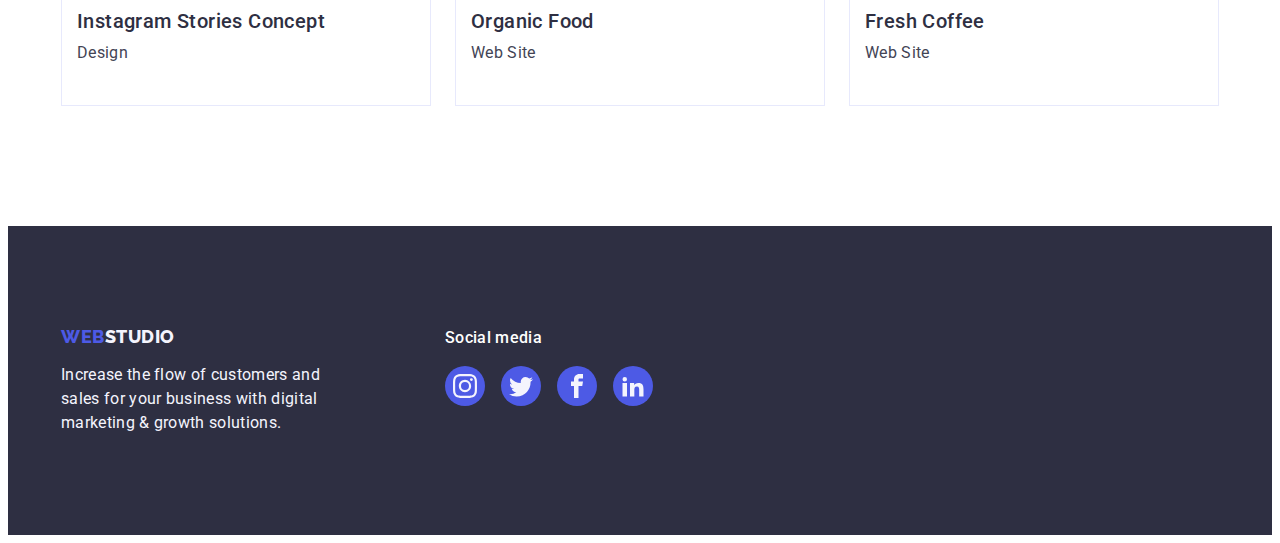
==== commit fe857b33: "summary" ====
--- a/portfolio.html
+++ b/portfolio.html
@@ -254,7 +254,7 @@
                 width="24"
                 height="24"
               >
-                <use href="./images/icons.svg.svg#icon-instagram"></use>
+                <use href="./images/icons.svg#icon-instagram"></use>
               </svg>
             </a>
           </li>
@@ -267,7 +267,7 @@
                 width="24"
                 height="24"
               >
-                <use href="./images/icons.svg.svg#icon-twitter"></use>
+                <use href="./images/icons.svg#icon-twitter"></use>
               </svg>
             </a>
           </li>
@@ -280,7 +280,7 @@
                 width="24"
                 height="24"
               >
-                <use href="./images/icons.svg.svg#icon-facebook"></use>
+                <use href="./images/icons.svg#icon-facebook"></use>
               </svg>
             </a>
           </li>
@@ -293,7 +293,7 @@
                 width="24"
                 height="24"
               >
-                <use href="./images/icons.svg.svg#icon-linkedin2"></use>
+                <use href="./images/icons.svg#icon-linkedin2"></use>
               </svg>
             </a>
           </li>
--- a/css/styles.css
+++ b/css/styles.css
@@ -150,7 +150,7 @@
   padding: 188px 0;
   background-color: #2e2f42;
   background-image: linear-gradient(rgba(46, 47, 66, 0.7), rgba(46, 47, 66, 0.7)), 
-  url(../images/hero/people-office\ 1.jpg);
+  url(../images/hero/people-office.jpg);
   background-repeat: no-repeat;
   background-position: center;
   max-width: 1440px;
@@ -251,6 +251,7 @@
   background-color: #ffffff;
   border: 1px solid #e7e9fc;
   border-top: none;
+  padding-left: 15px;
 }
 /* Custumers */
 .customers {
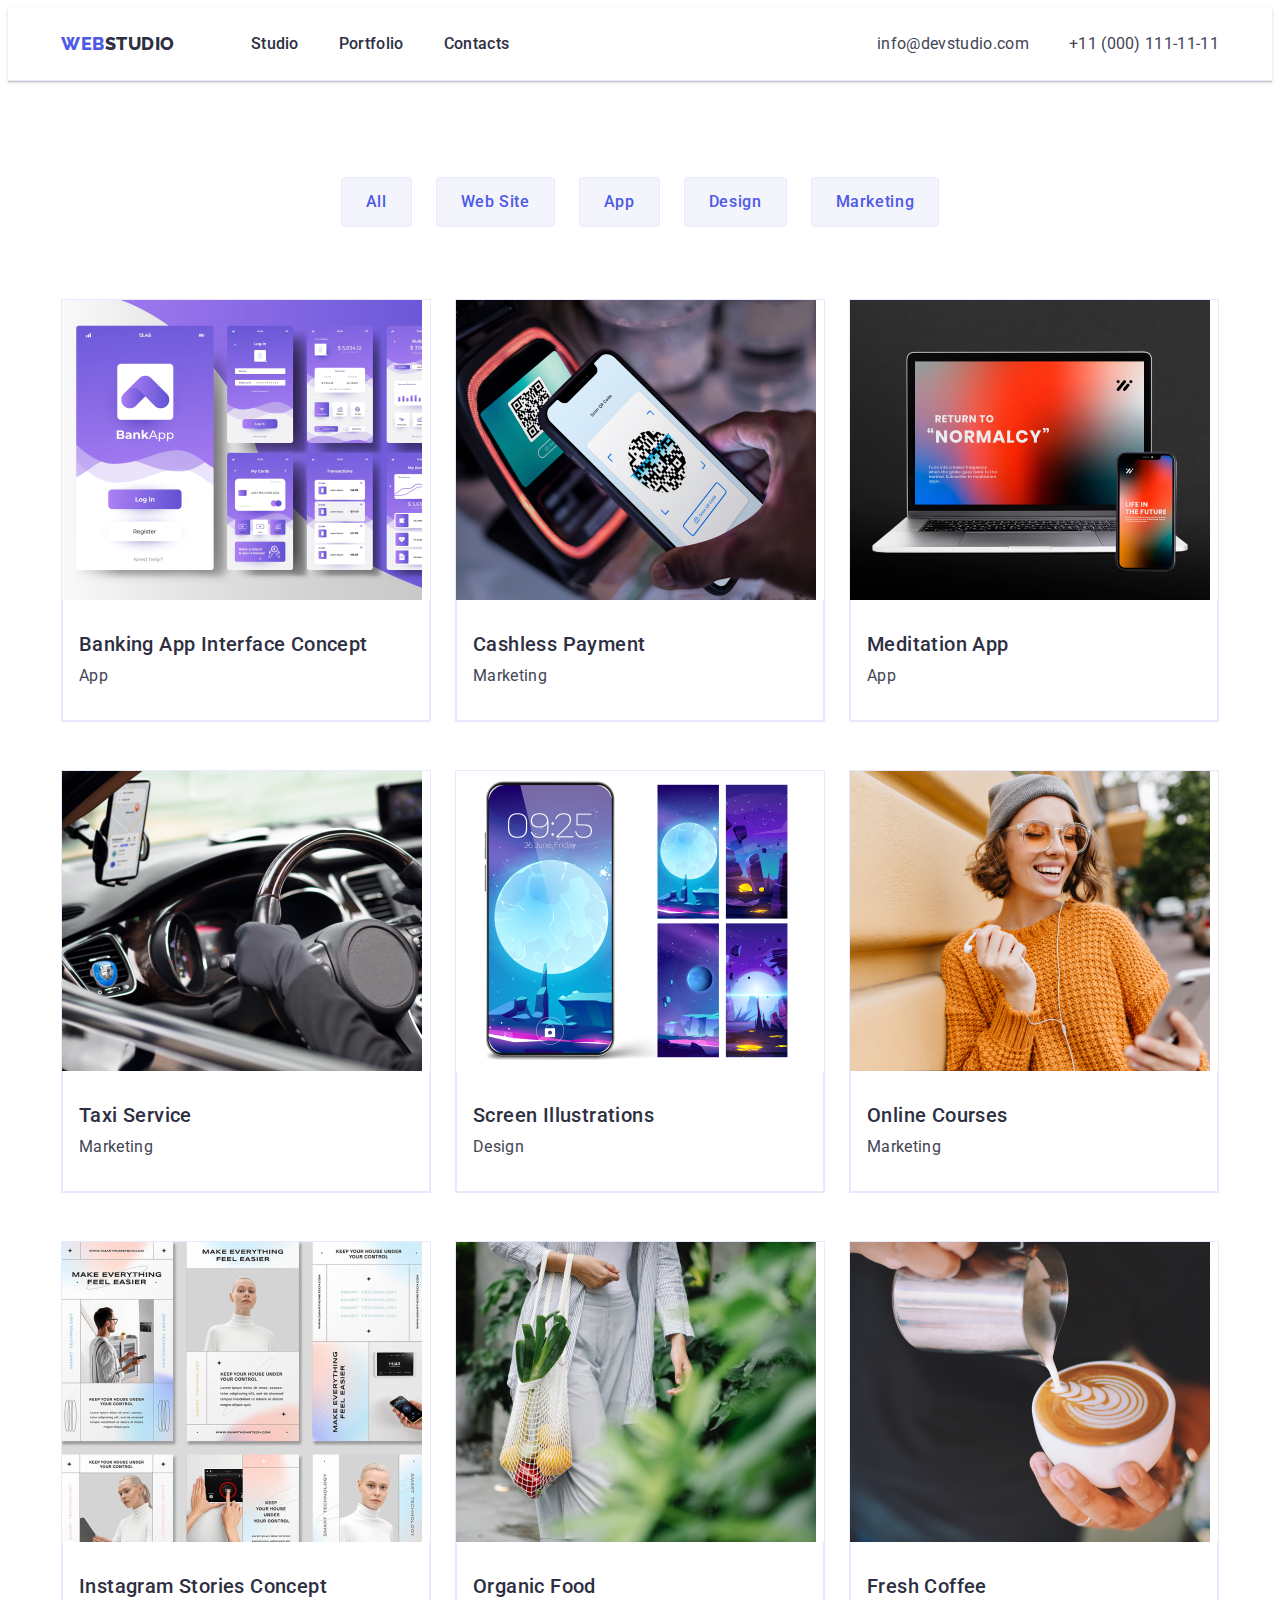
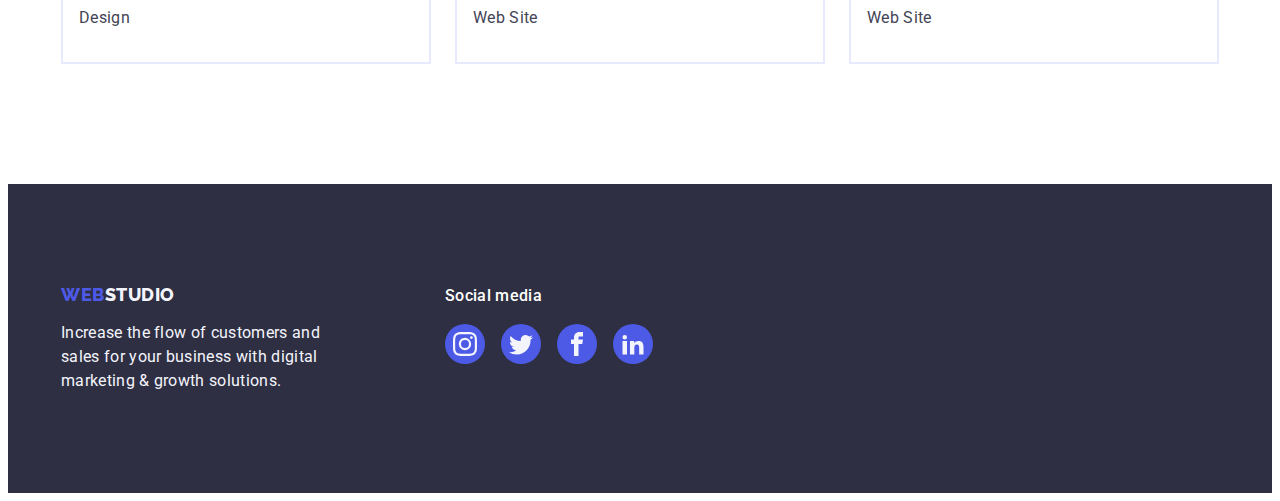
==== commit a4ccc24f: "summary" ====
--- a/portfolio.html
+++ b/portfolio.html
@@ -98,8 +98,8 @@
                 height="300"
               />
               <div class="our-team-text">
-              <h2 class="suptitle">Banking App Interface Concept</h2>
-              <p class="section-description">App</p>
+              <h2 class="suptitle-portfolio">Banking App Interface Concept</h2>
+              <p class="section-description-portfolio">App</p>
             </div>
           </a>
           </li>
@@ -113,8 +113,8 @@
                 height="300"
               />
               <div class="our-team-text">
-              <h2 class="suptitle">Cashless Payment</h2>
-              <p class="section-description">Marketing</p>
+              <h2 class="suptitle-portfolio">Cashless Payment</h2>
+              <p class="section-description-portfolio">Marketing</p>
            </div> 
           </a>
           </li>
@@ -128,8 +128,8 @@
                 height="300"
               />
               <div class="our-team-text">
-              <h2 class="suptitle">Meditation App</h2>
-              <p class="section-description">App</p>
+              <h2 class="suptitle-portfolio">Meditation App</h2>
+              <p class="section-description-portfolio">App</p>
             </div>
           </a>
           </li>
@@ -145,8 +145,8 @@
                 height="300"
               />
               <div class="our-team-text">
-              <h2 class="suptitle">Taxi Service</h2>
-              <p class="section-description">Marketing</p>
+              <h2 class="suptitle-portfolio">Taxi Service</h2>
+              <p class="section-description-portfolio">Marketing</p>
             </div>
           </a>
           </li>
@@ -160,8 +160,8 @@
                 height="300"
               />
               <div class="our-team-text">
-              <h2 class="suptitle">Screen Illustrations</h2>
-              <p class="section-description">Design</p>
+              <h2 class="suptitle-portfolio">Screen Illustrations</h2>
+              <p class="section-description-portfolio">Design</p>
            </div> 
           </a>
           </li>
@@ -175,8 +175,8 @@
                 height="300"
               />
               <div class="our-team-text">
-              <h2 class="suptitle">Online Courses</h2>
-              <p class="section-description">Marketing</p>
+              <h2 class="suptitle-portfolio">Online Courses</h2>
+              <p class="section-description-portfolio">Marketing</p>
            </div> 
           </a>
           </li>
@@ -191,8 +191,8 @@
                 height="300"
               />
               <div class="our-team-text">
-              <h2 class="suptitle">Instagram Stories Concept</h2>
-              <p class="section-description">Design</p>
+              <h2 class="suptitle-portfolio">Instagram Stories Concept</h2>
+              <p class="section-description-portfolio">Design</p>
             </div>
           </a>
           </li>
@@ -206,8 +206,8 @@
                 height="300"
               />
               <div class="our-team-text">
-              <h2 class="suptitle">Organic Food</h2>
-              <p class="section-description">Web Site</p>
+              <h2 class="suptitle-portfolio">Organic Food</h2>
+              <p class="section-description-portfolio">Web Site</p>
               </div>
             </a>
           </li>
@@ -221,8 +221,8 @@
                 height="300"
               />
               <div class="our-team-text">
-              <h2 class="suptitle">Fresh Coffee</h2>
-              <p class="section-description">Web Site</p>
+              <h2 class="suptitle-portfolio">Fresh Coffee</h2>
+              <p class="section-description-portfolio">Web Site</p>
               </div>
             </a>
           </li>
@@ -242,7 +242,7 @@
       </p>
     </div>
     <!-- Part 2 footer -->
-    <div>
+    <div >
        <p class="header-footer">Social media</p>
         
        <ul class="social-list footer-list list">
--- a/css/styles.css
+++ b/css/styles.css
@@ -155,6 +155,8 @@
   background-position: center;
   max-width: 1440px;
   background-size: cover;
+  margin-right: auto;
+  margin-left: auto;
 }
 .hero-tex {
   font-weight: 700;
@@ -215,7 +217,6 @@
   background-color: var(--cloud);
   width: 264px;
   height: 112px;
-  margin-bottom: 8px;
 }
 /* Section 3 */
 .our-works {
@@ -225,10 +226,10 @@
 .our-works-item {
   flex-basis: calc((100% - 48px) / 3);
 }
-/* Section 4 */
 .section-three {
-  padding-bottom: 120px;
-}
+  padding-bottom: 120px;}
+
+  /* Section 4 */
 .section-four {
   background-color: #f4f4fd;
 }
@@ -247,11 +248,10 @@
   width: calc((100% - 72px) / 4);
 }
 .our-team-text {
-  padding: 32px 0;
+  padding: 32px 0 ;
   background-color: #ffffff;
   border: 1px solid #e7e9fc;
   border-top: none;
-  padding-left: 15px;
 }
 /* Custumers */
 .customers {
@@ -381,7 +381,7 @@
 }
 .project-card-link {
 display: block;
-border-color: 1px solid rgba(231, 233, 252, 1);
+border: 1px solid #e7e9fc;
 }
 .project-card-link:focus,
 .project-card-link:hover{
@@ -396,16 +396,33 @@
 .project-card-item:not(:nth-last-child(-n + 3)){
 margin-bottom: 48px;
 } */
-
+.suptitle-portfolio {
+  font-weight: 500;
+  font-size: 20px;
+  line-height: 1.2;
+  letter-spacing: 0.02em;
+  color: var(--naviblue);
+  text-transform: capitalize;
+  margin-bottom: 8px;
+  padding-left: 16px;
+}
+.section-description-portfolio {
+  font-weight: 400;
+  font-size: 16px;
+  line-height: 1.5;
+  letter-spacing: 0.02em;
+  color: var(--slate);
+  padding-left: 16px;
+}
 /* footer */
-.footer-container{
-  display: flex;
-  align-items: baseline;
-}
-.footer {
+.footer{
   background: #2e2f42;
   padding-top: 100px;
   padding-bottom: 100px;
+}
+.footer-container{
+  display: flex;
+  align-items: baseline;
 }
 .part-one-footer{
   margin-right: 120px;
